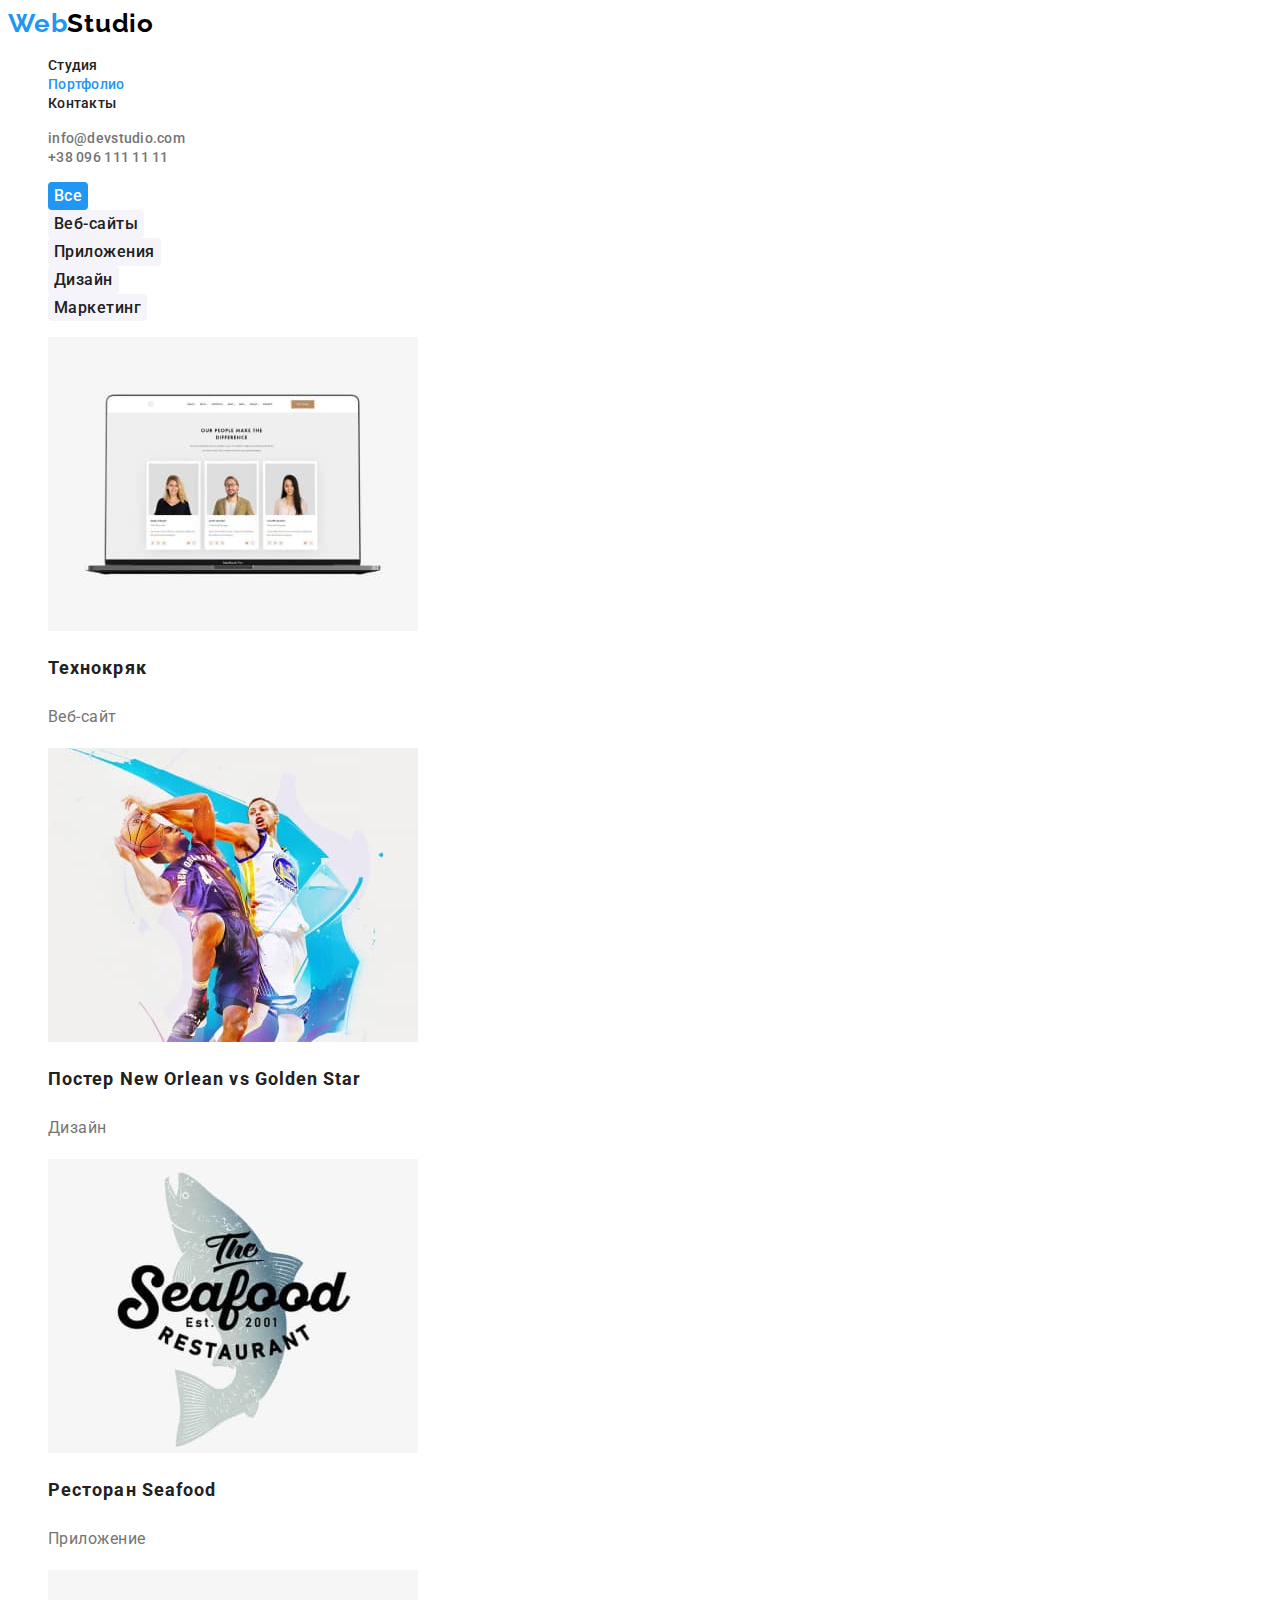
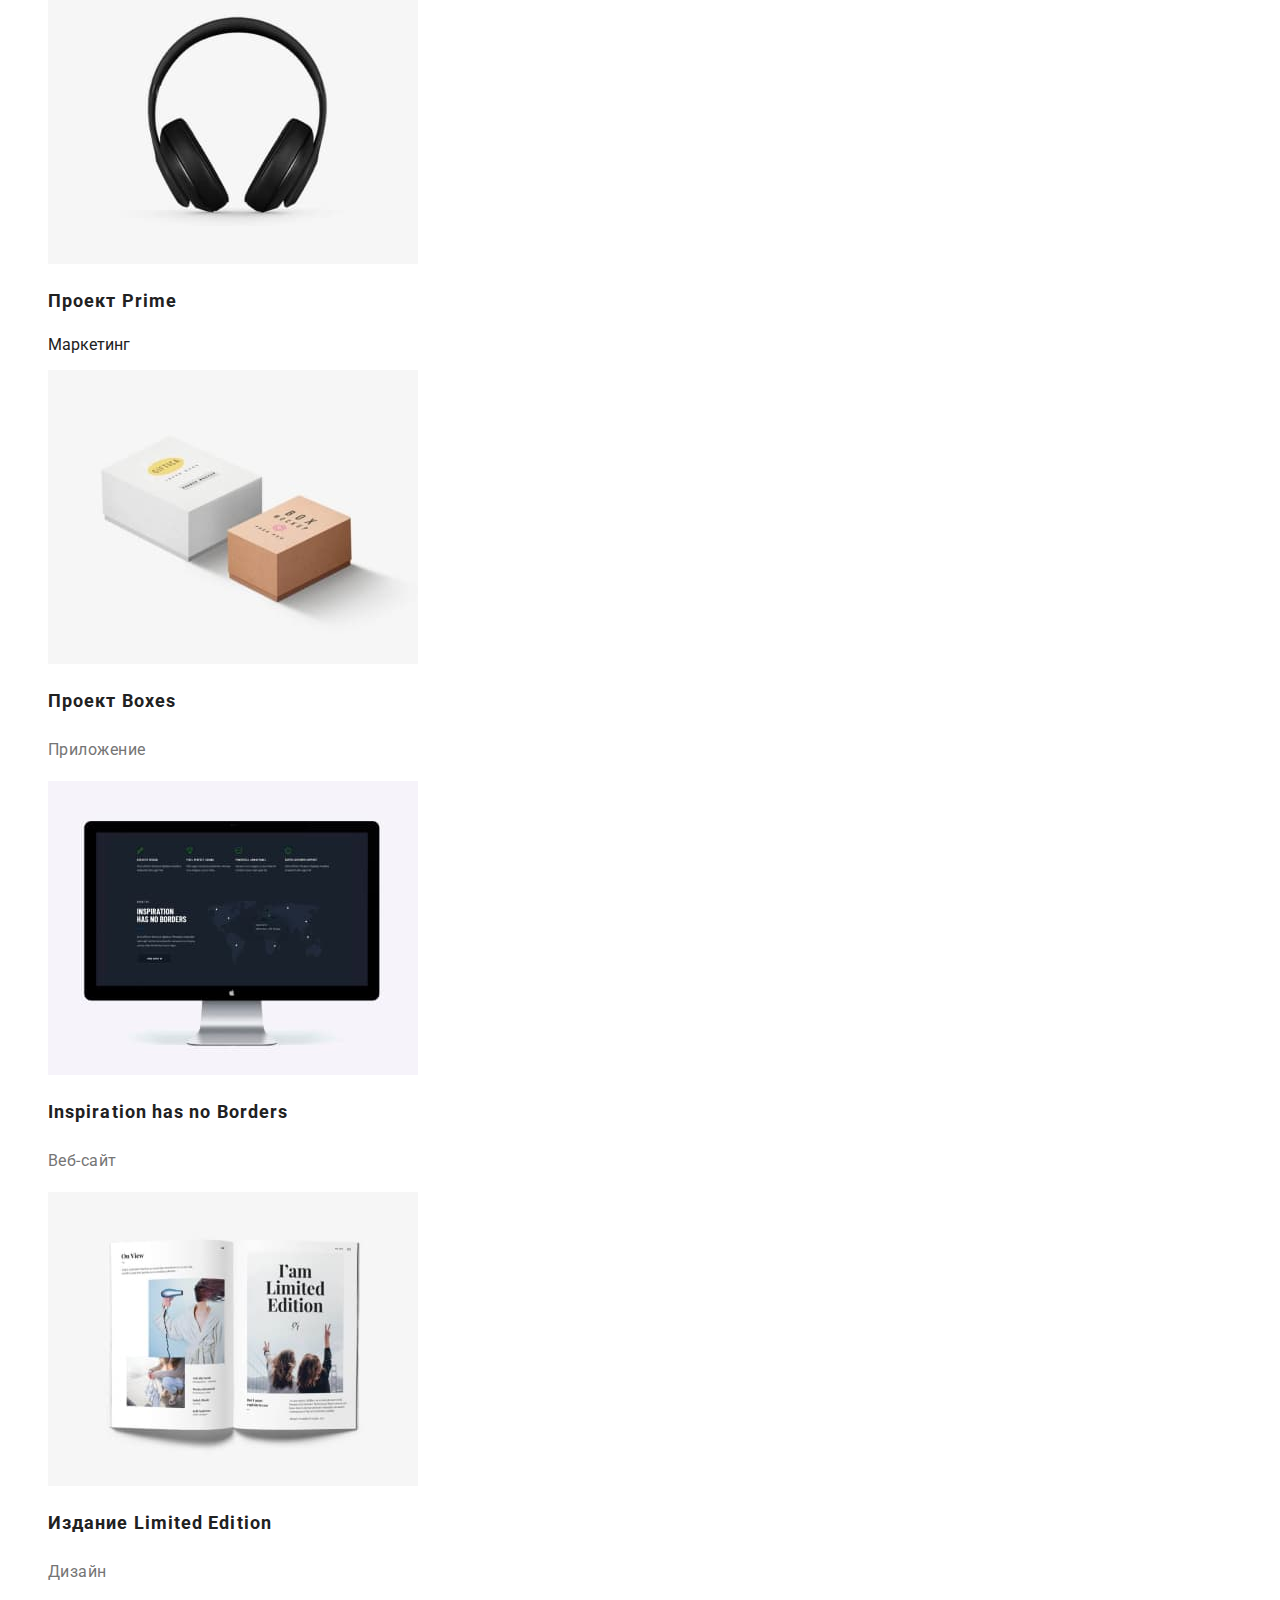
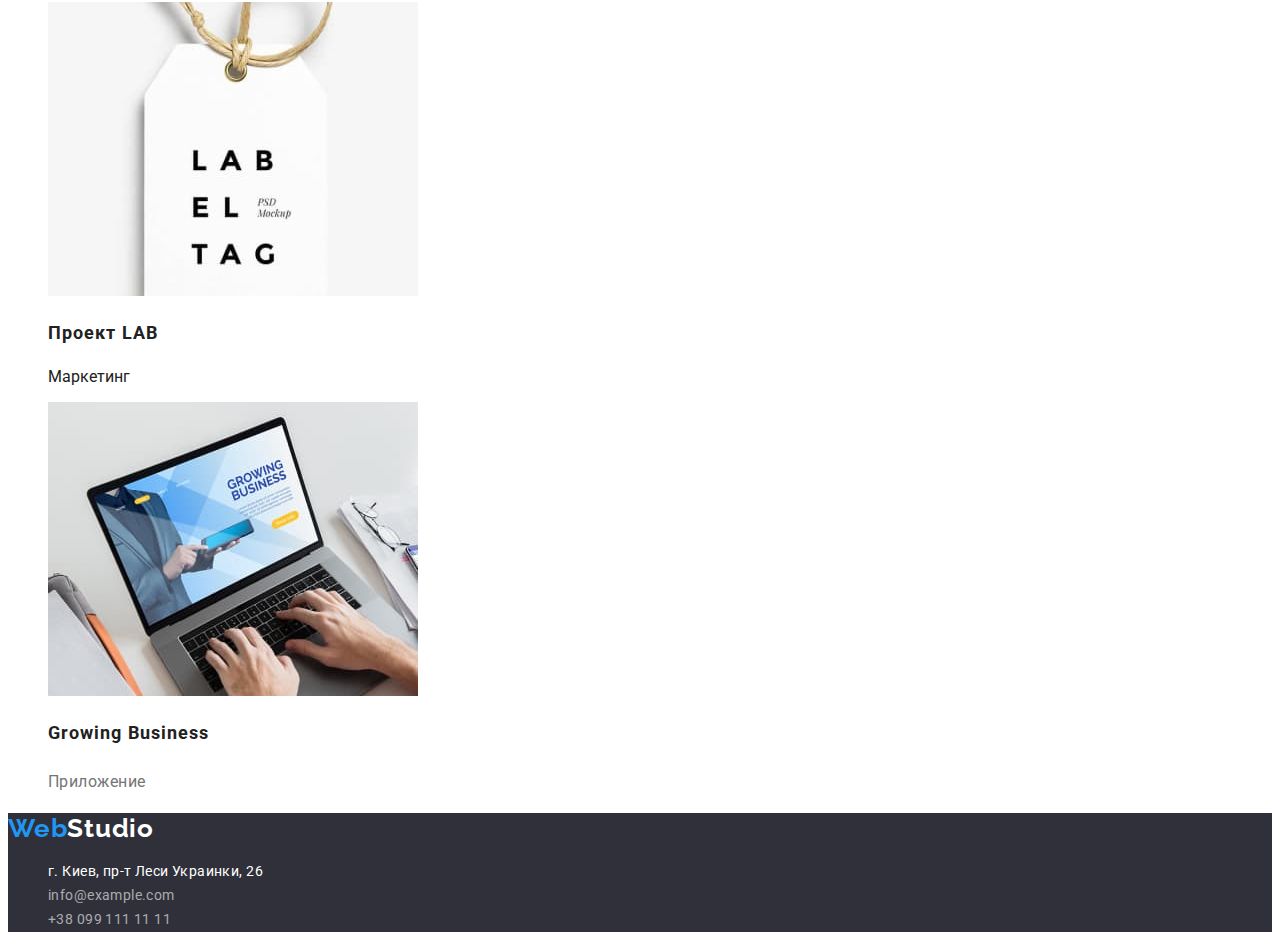
==== portfolio.html @ ba1f203c "add files from HW-2" ====
<!DOCTYPE html>
<html lang="ru">
    <head>
        <meta charset="UTF-8" />
        <meta http-equiv="X-UA-Compatible" content="IE=edge" />
        <meta name="viewport" content="width=device-width, initial-scale=1.0" />
        <title>WebStudio</title>
        <link rel="preconnect" href="https://fonts.googleapis.com" />
        <link rel="preconnect" href="https://fonts.gstatic.com" crossorigin />
        <link
            href="https://fonts.googleapis.com/css2?family=Raleway:wght@700&family=Roboto:wght@400;500;700;900&display=swap"
            rel="stylesheet"
        />
        <link rel="stylesheet" href="./css/styles.css" />
    </head>

    <body>
        <header class="header">
            <nav class="header-navigation">
                <a class="logo link" href="./index.html" lang="en">
                    Web<span class="header-logo">Studio</span></a
                >
                <ul class="header-list list">
                    <li class="header-item">
                        <a href="./index.html" class="header-link link">Студия</a>
                    </li>
                    <li class="header-item">
                        <a href="./portfolio.html" class="header-link link current">Портфолио</a>
                    </li>
                    <li class="header-item"><a href="" class="header-link link">Контакты</a></li>
                </ul>
            </nav>
            <ul class="header-list list">
                <li class="header-item">
                    <a class="header-contacts link" href="mailto:info@devstudio.com"
                        >info@devstudio.com</a
                    >
                </li>
                <li class="header-item">
                    <a class="header-contacts link" href="tel:+380961111111">+38 096 111 11 11</a>
                </li>
            </ul>
        </header>
        <main>
            <section>
                <h1 class="visually-hidden">Портфолио</h1>
                <ul class="filter-list list">
                    <li><button class="button current-btn" type="button">Все</button></li>
                    <li><button class="button" type="button">Веб-сайты</button></li>
                    <li><button class="button" type="button">Приложения</button></li>
                    <li><button class="button" type="button">Дизайн</button></li>
                    <li><button class="button" type="button">Маркетинг</button></li>
                </ul>
                <ul class="portfolio-list list">
                    <li class="portfolio-item">
                        <img
                            src="./images/technokryak.jpg"
                            alt="Технокряк"
                            width="370"
                            height="294"
                        />
                        <h2 class="portfolio-item-title">Технокряк</h2>
                        <p class="portfolio-item-text">Веб-сайт</p>
                    </li>
                    <li class="portfolio-item">
                        <img
                            src="./images/poster-no-gs.jpg"
                            alt="Постер New Orlean vs Golden Star"
                            width="370"
                            height="294"
                        />
                        <h2 class="portfolio-item-title">
                            Постер <span lang="en">New Orlean vs Golden Star</span>
                        </h2>
                        <p class="portfolio-item-text">Дизайн</p>
                    </li>
                    <li class="portfolio-item">
                        <img
                            src="./images/seafood.jpg"
                            alt="Ресторан Seafood"
                            width="370"
                            height="294"
                        />
                        <h2 class="portfolio-item-title">
                            Ресторан <span lang="en">Seafood</span>
                        </h2>
                        <p class="portfolio-item-text">Приложение</p>
                    </li>
                    <li class="portfolio-item">
                        <img
                            src="./images/project-prime.jpg"
                            alt="Проект Prime"
                            width="370"
                            height="294"
                        />
                        <h2 class="portfolio-item-title">Проект <span lang="en">Prime</span></h2>
                        <p class="portfoliom-item-text">Маркетинг</p>
                    </li>
                    <li class="portfolio-item">
                        <img
                            src="./images/project-boxes.jpg"
                            alt="Проект Boxes"
                            width="370"
                            height="294"
                        />
                        <h2 class="portfolio-item-title">Проект <span lang="en">Boxes</span></h2>
                        <p class="portfolio-item-text">Приложение</p>
                    </li>
                    <li class="portfolio-item">
                        <img
                            src="./images/insp-has-no-borders.jpg"
                            alt="Inspiration has no Borders"
                            width="370"
                            height="294"
                        />
                        <h2 class="portfolio-item-title" lang="en">Inspiration has no Borders</h2>
                        <p class="portfolio-item-text">Веб-сайт</p>
                    </li>
                    <li class="portfolio-item">
                        <img
                            src="./images/izd-limited-edition.jpg"
                            alt="Издание Limited Edition"
                            width="370"
                            height="294"
                        />
                        <h2 class="portfolio-item-title">
                            Издание <span lang="en">Limited Edition</span>
                        </h2>
                        <p class="portfolio-item-text">Дизайн</p>
                    </li>
                    <li class="portfolio-item">
                        <img
                            src="./images/project-lab.jpg"
                            alt="Проект LAB"
                            width="370"
                            height="294"
                        />
                        <h2 class="portfolio-item-title">Проект <span lang="en">LAB</span></h2>
                        <p class="portfoliom-item-text">Маркетинг</p>
                    </li>
                    <li class="portfolio-item">
                        <img
                            src="./images/growing-business.jpg"
                            alt="Growing Business"
                            width="370"
                            height="294"
                        />
                        <h2 class="portfolio-item-title" lang="en">Growing Business</h2>
                        <p class="portfolio-item-text">Приложение</p>
                    </li>
                </ul>
            </section>
        </main>
        <footer class="footer">
            <a class="logo link" href="./index.html" lang="en">
                Web<span class="footer-logo">Studio</span></a
            >
            <address class="address">
                <ul class="address-list list">
                    <li class="address-item">
                        <a
                            class="address-link link"
                            href="https://goo.gl/maps/UUVyCfxWeA6QMMEp7"
                            target="_blank"
                            rel="noopener noreferrer"
                        >
                            г. Киев, пр-т Леси Украинки, 26
                        </a>
                    </li>
                    <li class="address-item">
                        <a class="contacts-link link" href="mailto:info@example.com"
                            >info@example.com</a
                        >
                    </li>
                    <li class="address-item">
                        <a class="contacts-link link" href="tel:+380991111111">+38 099 111 11 11</a>
                    </li>
                </ul>
            </address>
        </footer>
    </body>
</html>
---- css/styles.css ----
:root {
    --first-text-color: #212121;
    --second-text-color: #757575;
    --third-text-color: #ffffff;
    --fourth-text-color: rgba(255, 255, 255, 0.6);
    --accent-color: #2196f3;
    --main-background-color: #ffffff;
    --first-background-color: #f5f4fa;
    --second-background-color: #2f303a;
}

body {
    font-family: 'Roboto', sans-serif;
    background-color: var(--main-background-color);
    color: var(--first-text-color);
}

.list {
    list-style: none;
}

.link {
    text-decoration: none;
}

.visually-hidden {
    position: absolute;
    white-space: nowrap;
    width: 1px;
    height: 1px;
    overflow: hidden;
    border: 0;
    padding: 0;
    clip: rect(0 0 0 0);
    clip-path: inset(50%);
    margin: -1px;
}

/* --------------HEADER-------------- */

.logo {
    font-family: Raleway;
    font-weight: 700;
    font-size: 26px;
    line-height: 1.19;
    letter-spacing: 0.03em;
    color: #2196f3;
}

.header-logo {
    color: #000000;
}

.header-item .link.current {
    color: var(--accent-color);
}

.header-link {
    font-weight: 500;
    font-size: 14px;
    line-height: 1.14;
    letter-spacing: 0.02em;
    color: var(--first-text-color);
}

.header-contacts {
    font-weight: 500;
    font-size: 14px;
    line-height: 1.14;
    letter-spacing: 0.02em;
    color: var(--second-text-color);
}

.header-link:hover,
.header-link:focus,
.header-link:active,
.header-contacts:hover,
.header-contacts:focus {
    color: var(--accent-color);
}

/* --------------HERO-------------- */

.hero {
    background-color: var(--second-background-color);
}

.hero-item {
    font-weight: 900;
    font-size: 44px;
    line-height: 1.36;
    text-align: center;
    letter-spacing: 0.06em;
    text-transform: uppercase;
    color: var(--third-text-color);
}

.hero-btn {
    font-family: inherit;
    font-weight: 700;
    font-size: 16px;
    line-height: 1.87;
    display: flex;
    align-items: center;
    text-align: center;
    letter-spacing: 0.06em;
    background-color: #2196f3;
    color: var(--third-text-color);
    cursor: pointer;
    border-radius: 4px;
    border: none;
}

/* --------------BENEFITS-------------- */

.benefits-title {
    font-weight: 700;
    font-size: 14px;
    line-height: 1.14;
    letter-spacing: 0.03em;
    text-transform: uppercase;
    color: var(--first-text-color);
}

.benefits-text {
    font-size: 14px;
    line-height: 1.71;
    letter-spacing: 0.03em;
    color: var(--second-text-color);
}

/* --------------ABOUT-------------- */

.about-title {
    font-weight: 700;
    font-size: 36px;
    line-height: 1.17;
    text-align: center;
    letter-spacing: 0.03em;
    color: var(--first-text-color);
}

/* --------------TEAM-------------- */

.team {
    background-color: var(--first-background-color);
}

.team-title {
    font-weight: 700;
    font-size: 36px;
    line-height: 1.17;
    text-align: center;
    letter-spacing: 0.03em;
    color: var(--first-text-color);
}

.team-item {
    background-color: var(--main-background-color);
}

.team-item-title {
    font-weight: 500;
    font-size: 16px;
    line-height: 1.19;
    text-align: center;
    letter-spacing: 0.03em;
    color: var(--first-text-color);
}

.team-item-text {
    font-size: 16px;
    line-height: 1.19;
    text-align: center;
    letter-spacing: 0.03em;
    color: var(--second-text-color);
}

/* --------------FOOTER-------------- */

.footer {
    background-color: var(--second-background-color);
}
.footer-logo {
    color: #ffffff;
}

.address-link {
    font-style: normal;
    font-size: 14px;
    line-height: 1.71;
    letter-spacing: 0.03em;
    color: var(--third-text-color);
}

.contacts-link {
    font-style: normal;
    font-size: 14px;
    line-height: 1.71;
    letter-spacing: 0.03em;
    color: var(--fourth-text-color);
}

.address-link:hover,
.address-link:focus,
.contacts-link:hover,
.contacts-link:focus {
    color: var(--accent-color);
}

/* --------------PORTFOLIO-------------- */

.button {
    font: inherit;
    font-weight: 500;
    font-size: 16px;
    line-height: 1.62;
    text-align: center;
    letter-spacing: 0.03em;
    background-color: var(--first-background-color);
    color: var(--first-text-color);
    cursor: pointer;
    border-radius: 4px;
    border: none;
}

.current-btn,
.button:hover,
.button:focus {
    color: var(--third-text-color);
    background-color: var(--accent-color);
}

.portfolio-item-title {
    font-weight: 700;
    font-size: 18px;
    line-height: 2;
    letter-spacing: 0.06em;
    color: var(--first-text-color);
}

.portfolio-item-text {
    font-weight: normal;
    font-size: 16px;
    line-height: 1.87;
    letter-spacing: 0.03em;
    color: var(--second-text-color);
}
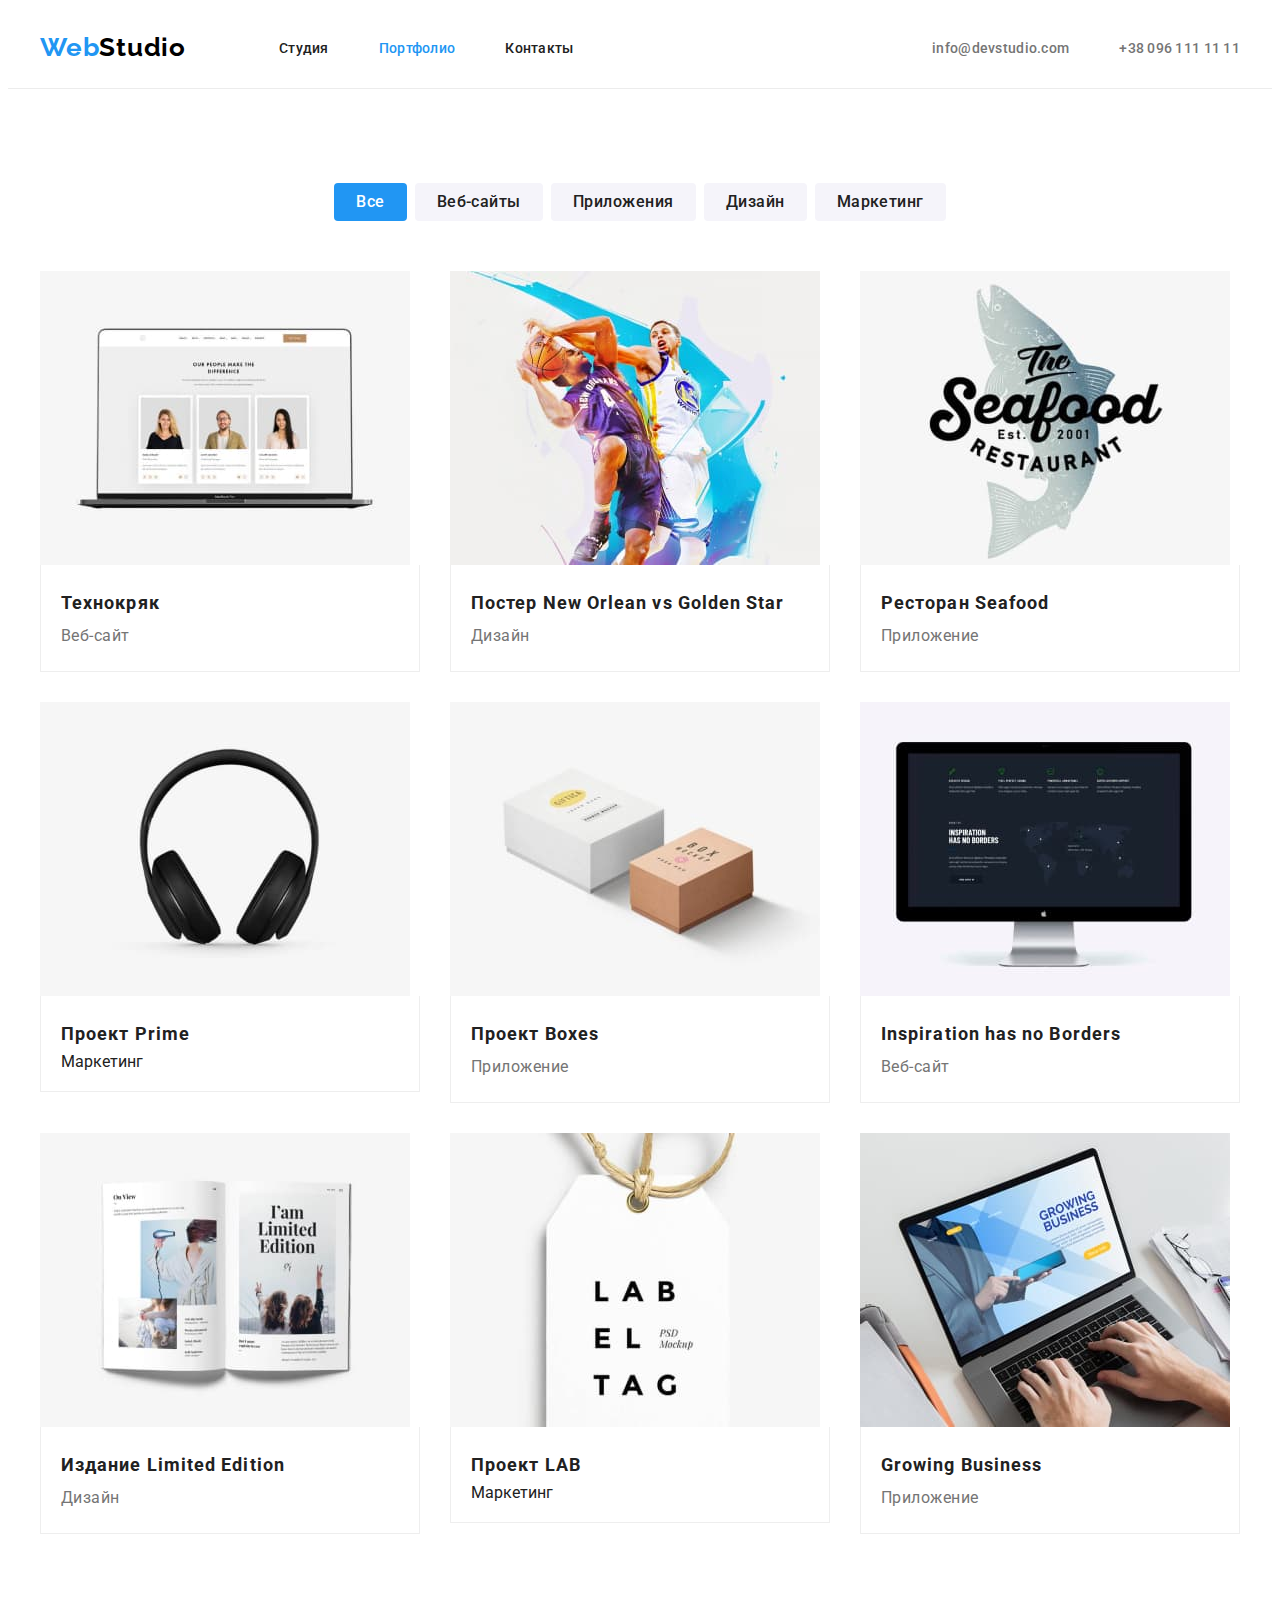
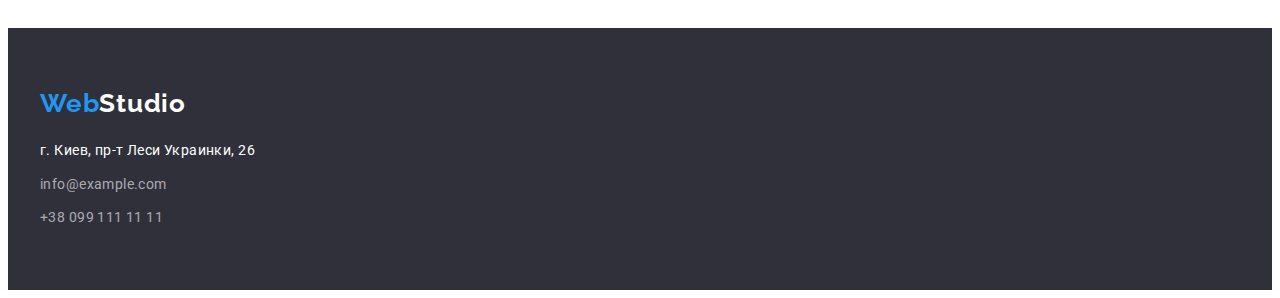
==== commit 7284c259: "home work" ====
--- a/portfolio.html
+++ b/portfolio.html
@@ -11,172 +11,231 @@
             href="https://fonts.googleapis.com/css2?family=Raleway:wght@700&family=Roboto:wght@400;500;700;900&display=swap"
             rel="stylesheet"
         />
+        <link
+            rel="stylesheet"
+            href="https://cdnjs.cloudflare.com/ajax/libs/modern-normalize/1.1.0/modern-normalize.min.css"
+            integrity="sha512-wpPYUAdjBVSE4KJnH1VR1HeZfpl1ub8YT/NKx4PuQ5NmX2tKuGu6U/JRp5y+Y8XG2tV+wKQpNHVUX03MfMFn9Q=="
+            crossorigin="anonymous"
+            referrerpolicy="no-referrer"
+        />
         <link rel="stylesheet" href="./css/styles.css" />
     </head>
 
     <body>
         <header class="header">
-            <nav class="header-navigation">
-                <a class="logo link" href="./index.html" lang="en">
-                    Web<span class="header-logo">Studio</span></a
-                >
+            <div class="container header-container">
+                <nav class="header-navigation">
+                    <a class="logo link" href="./index.html" lang="en">
+                        Web<span class="header-logo">Studio</span></a
+                    >
+                    <ul class="header-list list">
+                        <li class="header-item">
+                            <a href="./index.html" class="header-link link">Студия</a>
+                        </li>
+                        <li class="header-item">
+                            <a href="./portfolio.html" class="header-link link current"
+                                >Портфолио</a
+                            >
+                        </li>
+                        <li class="header-item">
+                            <a href="" class="header-link link">Контакты</a>
+                        </li>
+                    </ul>
+                </nav>
                 <ul class="header-list list">
                     <li class="header-item">
-                        <a href="./index.html" class="header-link link">Студия</a>
+                        <a class="header-contacts link" href="mailto:info@devstudio.com"
+                            >info@devstudio.com</a
+                        >
                     </li>
                     <li class="header-item">
-                        <a href="./portfolio.html" class="header-link link current">Портфолио</a>
+                        <a class="header-contacts link" href="tel:+380961111111"
+                            >+38 096 111 11 11</a
+                        >
                     </li>
-                    <li class="header-item"><a href="" class="header-link link">Контакты</a></li>
                 </ul>
-            </nav>
-            <ul class="header-list list">
-                <li class="header-item">
-                    <a class="header-contacts link" href="mailto:info@devstudio.com"
-                        >info@devstudio.com</a
-                    >
-                </li>
-                <li class="header-item">
-                    <a class="header-contacts link" href="tel:+380961111111">+38 096 111 11 11</a>
-                </li>
-            </ul>
+            </div>
         </header>
         <main>
-            <section>
-                <h1 class="visually-hidden">Портфолио</h1>
-                <ul class="filter-list list">
-                    <li><button class="button current-btn" type="button">Все</button></li>
-                    <li><button class="button" type="button">Веб-сайты</button></li>
-                    <li><button class="button" type="button">Приложения</button></li>
-                    <li><button class="button" type="button">Дизайн</button></li>
-                    <li><button class="button" type="button">Маркетинг</button></li>
-                </ul>
-                <ul class="portfolio-list list">
-                    <li class="portfolio-item">
-                        <img
-                            src="./images/technokryak.jpg"
-                            alt="Технокряк"
-                            width="370"
-                            height="294"
-                        />
-                        <h2 class="portfolio-item-title">Технокряк</h2>
-                        <p class="portfolio-item-text">Веб-сайт</p>
-                    </li>
-                    <li class="portfolio-item">
-                        <img
-                            src="./images/poster-no-gs.jpg"
-                            alt="Постер New Orlean vs Golden Star"
-                            width="370"
-                            height="294"
-                        />
-                        <h2 class="portfolio-item-title">
-                            Постер <span lang="en">New Orlean vs Golden Star</span>
-                        </h2>
-                        <p class="portfolio-item-text">Дизайн</p>
-                    </li>
-                    <li class="portfolio-item">
-                        <img
-                            src="./images/seafood.jpg"
-                            alt="Ресторан Seafood"
-                            width="370"
-                            height="294"
-                        />
-                        <h2 class="portfolio-item-title">
-                            Ресторан <span lang="en">Seafood</span>
-                        </h2>
-                        <p class="portfolio-item-text">Приложение</p>
-                    </li>
-                    <li class="portfolio-item">
-                        <img
-                            src="./images/project-prime.jpg"
-                            alt="Проект Prime"
-                            width="370"
-                            height="294"
-                        />
-                        <h2 class="portfolio-item-title">Проект <span lang="en">Prime</span></h2>
-                        <p class="portfoliom-item-text">Маркетинг</p>
-                    </li>
-                    <li class="portfolio-item">
-                        <img
-                            src="./images/project-boxes.jpg"
-                            alt="Проект Boxes"
-                            width="370"
-                            height="294"
-                        />
-                        <h2 class="portfolio-item-title">Проект <span lang="en">Boxes</span></h2>
-                        <p class="portfolio-item-text">Приложение</p>
-                    </li>
-                    <li class="portfolio-item">
-                        <img
-                            src="./images/insp-has-no-borders.jpg"
-                            alt="Inspiration has no Borders"
-                            width="370"
-                            height="294"
-                        />
-                        <h2 class="portfolio-item-title" lang="en">Inspiration has no Borders</h2>
-                        <p class="portfolio-item-text">Веб-сайт</p>
-                    </li>
-                    <li class="portfolio-item">
-                        <img
-                            src="./images/izd-limited-edition.jpg"
-                            alt="Издание Limited Edition"
-                            width="370"
-                            height="294"
-                        />
-                        <h2 class="portfolio-item-title">
-                            Издание <span lang="en">Limited Edition</span>
-                        </h2>
-                        <p class="portfolio-item-text">Дизайн</p>
-                    </li>
-                    <li class="portfolio-item">
-                        <img
-                            src="./images/project-lab.jpg"
-                            alt="Проект LAB"
-                            width="370"
-                            height="294"
-                        />
-                        <h2 class="portfolio-item-title">Проект <span lang="en">LAB</span></h2>
-                        <p class="portfoliom-item-text">Маркетинг</p>
-                    </li>
-                    <li class="portfolio-item">
-                        <img
-                            src="./images/growing-business.jpg"
-                            alt="Growing Business"
-                            width="370"
-                            height="294"
-                        />
-                        <h2 class="portfolio-item-title" lang="en">Growing Business</h2>
-                        <p class="portfolio-item-text">Приложение</p>
-                    </li>
-                </ul>
+            <section class="section">
+                <div class="container">
+                    <h1 class="visually-hidden">Портфолио</h1>
+                    <!-- BUTTONS -->
+                    <ul class="filter-list list">
+                        <li class="filter-item">
+                            <button class="button current-btn" type="button">Все</button>
+                        </li>
+                        <li class="filter-item">
+                            <button class="button" type="button">Веб-сайты</button>
+                        </li>
+                        <li class="filter-item">
+                            <button class="button" type="button">Приложения</button>
+                        </li>
+                        <li class="filter-item">
+                            <button class="button" type="button">Дизайн</button>
+                        </li>
+                        <li class="filter-item">
+                            <button class="button" type="button">Маркетинг</button>
+                        </li>
+                    </ul>
+                    <!-- PORTFOLIO LIST -->
+                    <ul class="portfolio-list list">
+                        <li class="portfolio-item">
+                            <img
+                                src="./images/technokryak.jpg"
+                                alt="Технокряк"
+                                width="370"
+                                height="294"
+                            />
+                            <div class="portfolio-border">
+                                <h2 class="portfolio-item-title">Технокряк</h2>
+                                <p class="portfolio-item-text">Веб-сайт</p>
+                            </div>
+                        </li>
+                        <li class="portfolio-item">
+                            <img
+                                src="./images/poster-no-gs.jpg"
+                                alt="Постер New Orlean vs Golden Star"
+                                width="370"
+                                height="294"
+                            />
+                            <div class="portfolio-border">
+                                <h2 class="portfolio-item-title">
+                                    Постер <span lang="en">New Orlean vs Golden Star</span>
+                                </h2>
+                                <p class="portfolio-item-text">Дизайн</p>
+                            </div>
+                        </li>
+                        <li class="portfolio-item">
+                            <img
+                                src="./images/seafood.jpg"
+                                alt="Ресторан Seafood"
+                                width="370"
+                                height="294"
+                            />
+                            <div class="portfolio-border">
+                                <h2 class="portfolio-item-title">
+                                    Ресторан <span lang="en">Seafood</span>
+                                </h2>
+                                <p class="portfolio-item-text">Приложение</p>
+                            </div>
+                        </li>
+                        <li class="portfolio-item">
+                            <img
+                                src="./images/project-prime.jpg"
+                                alt="Проект Prime"
+                                width="370"
+                                height="294"
+                            />
+                            <div class="portfolio-border">
+                                <h2 class="portfolio-item-title">
+                                    Проект <span lang="en">Prime</span>
+                                </h2>
+                                <p class="portfoliom-item-text">Маркетинг</p>
+                            </div>
+                        </li>
+                        <li class="portfolio-item">
+                            <img
+                                src="./images/project-boxes.jpg"
+                                alt="Проект Boxes"
+                                width="370"
+                                height="294"
+                            />
+                            <div class="portfolio-border">
+                                <h2 class="portfolio-item-title">
+                                    Проект <span lang="en">Boxes</span>
+                                </h2>
+                                <p class="portfolio-item-text">Приложение</p>
+                            </div>
+                        </li>
+                        <li class="portfolio-item">
+                            <img
+                                src="./images/insp-has-no-borders.jpg"
+                                alt="Inspiration has no Borders"
+                                width="370"
+                                height="294"
+                            />
+                            <div class="portfolio-border">
+                                <h2 class="portfolio-item-title" lang="en">
+                                    Inspiration has no Borders
+                                </h2>
+                                <p class="portfolio-item-text">Веб-сайт</p>
+                            </div>
+                        </li>
+                        <li class="portfolio-item">
+                            <img
+                                src="./images/izd-limited-edition.jpg"
+                                alt="Издание Limited Edition"
+                                width="370"
+                                height="294"
+                            />
+                            <div class="portfolio-border">
+                                <h2 class="portfolio-item-title">
+                                    Издание <span lang="en">Limited Edition</span>
+                                </h2>
+                                <p class="portfolio-item-text">Дизайн</p>
+                            </div>
+                        </li>
+                        <li class="portfolio-item">
+                            <img
+                                src="./images/project-lab.jpg"
+                                alt="Проект LAB"
+                                width="370"
+                                height="294"
+                            />
+                            <div class="portfolio-border">
+                                <h2 class="portfolio-item-title">
+                                    Проект <span lang="en">LAB</span>
+                                </h2>
+                                <p class="portfoliom-item-text">Маркетинг</p>
+                            </div>
+                        </li>
+                        <li class="portfolio-item">
+                            <img
+                                src="./images/growing-business.jpg"
+                                alt="Growing Business"
+                                width="370"
+                                height="294"
+                            />
+                            <div class="portfolio-border">
+                                <h2 class="portfolio-item-title" lang="en">Growing Business</h2>
+                                <p class="portfolio-item-text">Приложение</p>
+                            </div>
+                        </li>
+                    </ul>
+                </div>
             </section>
         </main>
         <footer class="footer">
-            <a class="logo link" href="./index.html" lang="en">
-                Web<span class="footer-logo">Studio</span></a
-            >
-            <address class="address">
-                <ul class="address-list list">
-                    <li class="address-item">
-                        <a
-                            class="address-link link"
-                            href="https://goo.gl/maps/UUVyCfxWeA6QMMEp7"
-                            target="_blank"
-                            rel="noopener noreferrer"
-                        >
-                            г. Киев, пр-т Леси Украинки, 26
-                        </a>
-                    </li>
-                    <li class="address-item">
-                        <a class="contacts-link link" href="mailto:info@example.com"
-                            >info@example.com</a
-                        >
-                    </li>
-                    <li class="address-item">
-                        <a class="contacts-link link" href="tel:+380991111111">+38 099 111 11 11</a>
-                    </li>
-                </ul>
-            </address>
+            <div class="container footer-container">
+                <a class="logo link" href="./index.html" lang="en">
+                    Web<span class="footer-logo">Studio</span></a
+                >
+                <address class="address">
+                    <ul class="address-list list">
+                        <li class="address-item">
+                            <a
+                                class="address-link link"
+                                href="https://goo.gl/maps/UUVyCfxWeA6QMMEp7"
+                                target="_blank"
+                                rel="noopener noreferrer"
+                            >
+                                г. Киев, пр-т Леси Украинки, 26
+                            </a>
+                        </li>
+                        <li class="address-item">
+                            <a class="contacts-link link" href="mailto:info@example.com"
+                                >info@example.com</a
+                            >
+                        </li>
+                        <li class="address-item">
+                            <a class="contacts-link link" href="tel:+380991111111"
+                                >+38 099 111 11 11</a
+                            >
+                        </li>
+                    </ul>
+                </address>
+            </div>
         </footer>
     </body>
 </html>
--- a/css/styles.css
+++ b/css/styles.css
@@ -9,10 +9,47 @@
     --second-background-color: #2f303a;
 }
 
+p,
+h1,
+h2,
+h3,
+h4,
+h5,
+h6 {
+    margin: 0;
+}
+
+ul {
+    margin: 0;
+    padding: 0;
+}
+
 body {
     font-family: 'Roboto', sans-serif;
     background-color: var(--main-background-color);
     color: var(--first-text-color);
+}
+
+button {
+    cursor: pointer;
+}
+
+img {
+    display: block;
+    max-width: 100%;
+    height: auto;
+}
+
+.container {
+    width: 1200px;
+    padding-left: 15px;
+    padding-right: 15px;
+    margin: 0 auto;
+}
+
+.section {
+    padding-top: 94px;
+    padding-bottom: 94px;
 }
 
 .list {
@@ -36,7 +73,38 @@
     margin: -1px;
 }
 
+.section-title {
+    font-weight: 700;
+    font-size: 36px;
+    line-height: 1.17;
+    text-align: center;
+    letter-spacing: 0.03em;
+    color: var(--first-text-color);
+    margin-bottom: 50px;
+}
+
 /* --------------HEADER-------------- */
+
+.header {
+    padding-top: 24px;
+    padding-bottom: 25px;
+    border-bottom: 1px solid #ececec;
+}
+
+.header-list {
+    display: flex;
+}
+
+.header-navigation {
+    display: flex;
+    align-items: center;
+}
+
+.header-container {
+    display: flex;
+    align-items: center;
+    justify-content: space-between;
+}
 
 .logo {
     font-family: Raleway;
@@ -45,10 +113,19 @@
     line-height: 1.19;
     letter-spacing: 0.03em;
     color: #2196f3;
+    margin-right: 93px;
 }
 
 .header-logo {
     color: #000000;
+}
+
+.header-item {
+    margin-right: 50px;
+}
+
+.header-item:last-child {
+    margin-right: 0;
 }
 
 .header-item .link.current {
@@ -83,6 +160,8 @@
 
 .hero {
     background-color: var(--second-background-color);
+    padding-top: 200px;
+    padding-bottom: 200px;
 }
 
 .hero-item {
@@ -93,6 +172,9 @@
     letter-spacing: 0.06em;
     text-transform: uppercase;
     color: var(--third-text-color);
+    max-width: 696px;
+    margin: 0 auto;
+    margin-bottom: 30px;
 }
 
 .hero-btn {
@@ -100,18 +182,27 @@
     font-weight: 700;
     font-size: 16px;
     line-height: 1.87;
-    display: flex;
-    align-items: center;
-    text-align: center;
     letter-spacing: 0.06em;
     background-color: #2196f3;
+    width: 200px;
+    padding: 10px;
     color: var(--third-text-color);
-    cursor: pointer;
     border-radius: 4px;
     border: none;
+    display: block;
+    margin: 0 auto;
 }
 
 /* --------------BENEFITS-------------- */
+
+.benefits-list {
+    display: flex;
+}
+
+.benefits-item:not(:last-child) {
+    margin-right: 30px;
+    max-width: 270px;
+}
 
 .benefits-title {
     font-weight: 700;
@@ -120,6 +211,7 @@
     letter-spacing: 0.03em;
     text-transform: uppercase;
     color: var(--first-text-color);
+    margin-bottom: 10px;
 }
 
 .benefits-text {
@@ -131,13 +223,17 @@
 
 /* --------------ABOUT-------------- */
 
-.about-title {
-    font-weight: 700;
-    font-size: 36px;
-    line-height: 1.17;
-    text-align: center;
-    letter-spacing: 0.03em;
-    color: var(--first-text-color);
+.about-list {
+    display: flex;
+    flex-wrap: wrap;
+    margin-right: -30px;
+    margin-bottom: -30px;
+}
+
+.about-item {
+    flex-basis: calc(100% / 3 - 30px);
+    margin-right: 30px;
+    margin-bottom: 30px;
 }
 
 /* --------------TEAM-------------- */
@@ -146,13 +242,17 @@
     background-color: var(--first-background-color);
 }
 
-.team-title {
-    font-weight: 700;
-    font-size: 36px;
-    line-height: 1.17;
-    text-align: center;
-    letter-spacing: 0.03em;
-    color: var(--first-text-color);
+.team-list {
+    display: flex;
+    flex-wrap: wrap;
+    margin-right: -30px;
+    margin-bottom: -30px;
+}
+
+.team-item {
+    flex-basis: calc(100% / 4 - 30px);
+    margin-right: 30px;
+    margin-bottom: 30px;
 }
 
 .team-item {
@@ -166,6 +266,8 @@
     text-align: center;
     letter-spacing: 0.03em;
     color: var(--first-text-color);
+    margin-top: 30px;
+    margin-bottom: 10px;
 }
 
 .team-item-text {
@@ -174,23 +276,42 @@
     text-align: center;
     letter-spacing: 0.03em;
     color: var(--second-text-color);
+    margin-bottom: 30px;
 }
 
 /* --------------FOOTER-------------- */
 
 .footer {
+    padding-top: 60px;
+    padding-bottom: 60px;
     background-color: var(--second-background-color);
 }
+
+.footer-container {
+    display: flex;
+    align-items: left;
+    flex-direction: column;
+}
+
 .footer-logo {
     color: #ffffff;
 }
 
+.address-list {
+    margin-top: 20px;
+}
+
+.address-item:not(:last-child) {
+    margin-bottom: 10px;
+}
+
 .address-link {
     font-style: normal;
     font-size: 14px;
     line-height: 1.71;
     letter-spacing: 0.03em;
     color: var(--third-text-color);
+    margin-bottom: 10px;
 }
 
 .contacts-link {
@@ -209,6 +330,16 @@
 }
 
 /* --------------PORTFOLIO-------------- */
+
+.filter-list {
+    display: flex;
+    justify-content: center;
+    margin-bottom: 50px;
+}
+
+.filter-item:not(:last-child) {
+    margin-right: 8px;
+}
 
 .button {
     font: inherit;
@@ -217,11 +348,15 @@
     line-height: 1.62;
     text-align: center;
     letter-spacing: 0.03em;
+    padding-left: 22px;
+    padding-right: 22px;
+    height: 38px;
     background-color: var(--first-background-color);
     color: var(--first-text-color);
-    cursor: pointer;
     border-radius: 4px;
     border: none;
+    display: block;
+    margin: 0 auto;
 }
 
 .current-btn,
@@ -231,6 +366,25 @@
     background-color: var(--accent-color);
 }
 
+.portfolio-list {
+    display: flex;
+    flex-wrap: wrap;
+    margin-right: -30px;
+    margin-bottom: -30px;
+}
+
+.portfolio-item {
+    flex-basis: calc(100% / 3 - 30px);
+    margin-right: 30px;
+    margin-bottom: 30px;
+}
+
+.portfolio-border {
+    border: 1px solid #eeeeee;
+    border-top: none;
+    padding: 20px;
+}
+
 .portfolio-item-title {
     font-weight: 700;
     font-size: 18px;
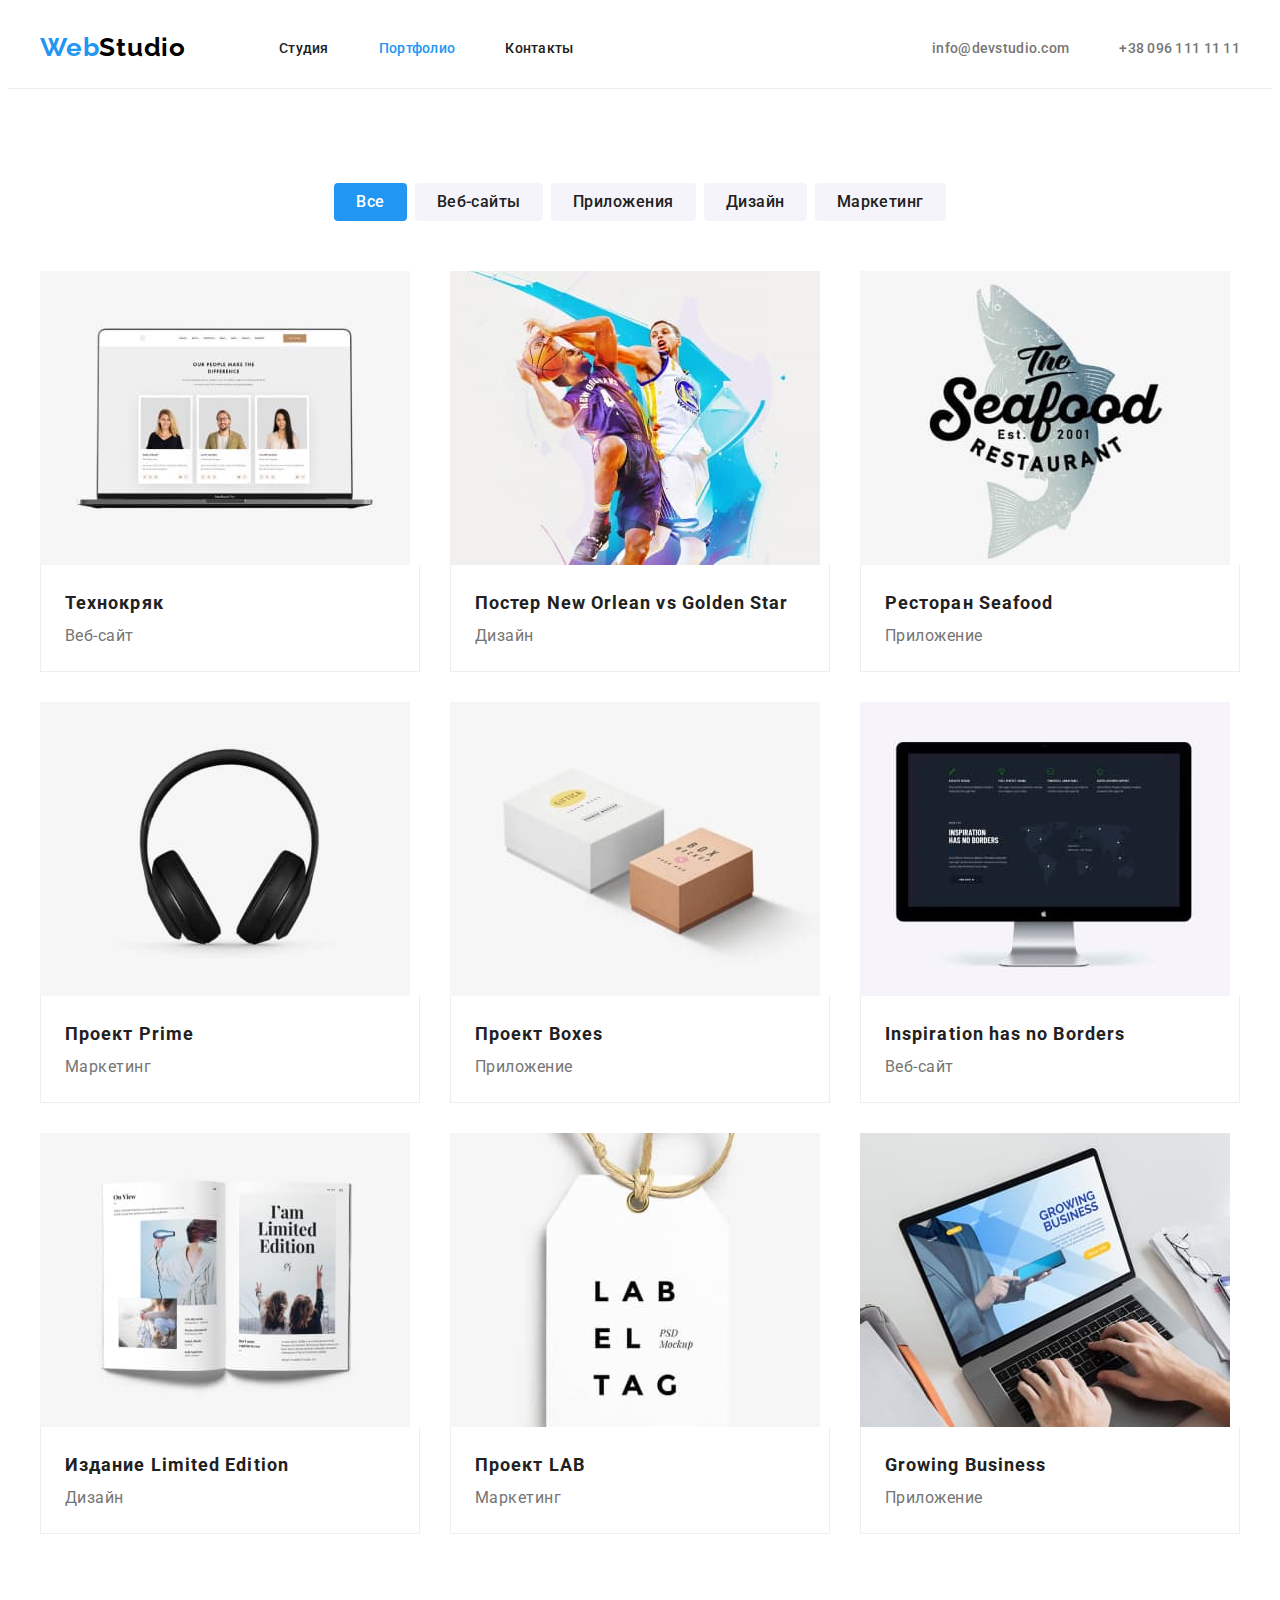
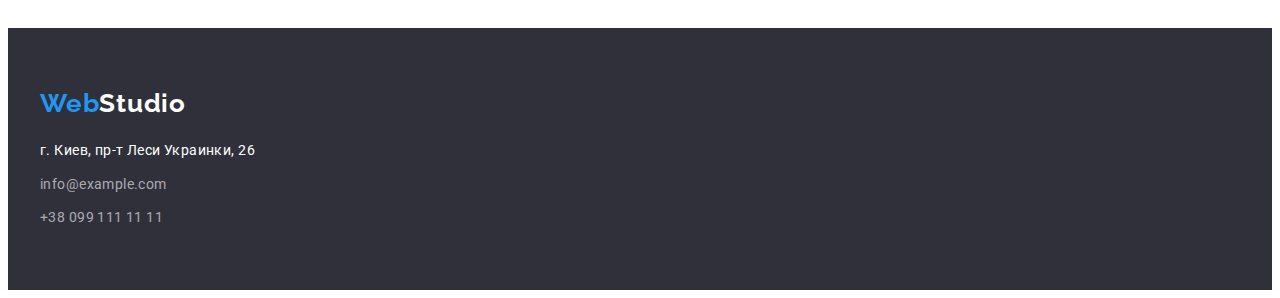
==== commit aed00f56: "correct portfolio" ====
--- a/portfolio.html
+++ b/portfolio.html
@@ -87,7 +87,7 @@
                                 width="370"
                                 height="294"
                             />
-                            <div class="portfolio-border">
+                            <div class="portfolio-about">
                                 <h2 class="portfolio-item-title">Технокряк</h2>
                                 <p class="portfolio-item-text">Веб-сайт</p>
                             </div>
@@ -99,7 +99,7 @@
                                 width="370"
                                 height="294"
                             />
-                            <div class="portfolio-border">
+                            <div class="portfolio-about">
                                 <h2 class="portfolio-item-title">
                                     Постер <span lang="en">New Orlean vs Golden Star</span>
                                 </h2>
@@ -113,7 +113,7 @@
                                 width="370"
                                 height="294"
                             />
-                            <div class="portfolio-border">
+                            <div class="portfolio-about">
                                 <h2 class="portfolio-item-title">
                                     Ресторан <span lang="en">Seafood</span>
                                 </h2>
@@ -127,11 +127,11 @@
                                 width="370"
                                 height="294"
                             />
-                            <div class="portfolio-border">
+                            <div class="portfolio-about">
                                 <h2 class="portfolio-item-title">
                                     Проект <span lang="en">Prime</span>
                                 </h2>
-                                <p class="portfoliom-item-text">Маркетинг</p>
+                                <p class="portfolio-item-text">Маркетинг</p>
                             </div>
                         </li>
                         <li class="portfolio-item">
@@ -141,7 +141,7 @@
                                 width="370"
                                 height="294"
                             />
-                            <div class="portfolio-border">
+                            <div class="portfolio-about">
                                 <h2 class="portfolio-item-title">
                                     Проект <span lang="en">Boxes</span>
                                 </h2>
@@ -155,7 +155,7 @@
                                 width="370"
                                 height="294"
                             />
-                            <div class="portfolio-border">
+                            <div class="portfolio-about">
                                 <h2 class="portfolio-item-title" lang="en">
                                     Inspiration has no Borders
                                 </h2>
@@ -169,7 +169,7 @@
                                 width="370"
                                 height="294"
                             />
-                            <div class="portfolio-border">
+                            <div class="portfolio-about">
                                 <h2 class="portfolio-item-title">
                                     Издание <span lang="en">Limited Edition</span>
                                 </h2>
@@ -183,11 +183,11 @@
                                 width="370"
                                 height="294"
                             />
-                            <div class="portfolio-border">
+                            <div class="portfolio-about">
                                 <h2 class="portfolio-item-title">
                                     Проект <span lang="en">LAB</span>
                                 </h2>
-                                <p class="portfoliom-item-text">Маркетинг</p>
+                                <p class="portfolio-item-text">Маркетинг</p>
                             </div>
                         </li>
                         <li class="portfolio-item">
@@ -197,7 +197,7 @@
                                 width="370"
                                 height="294"
                             />
-                            <div class="portfolio-border">
+                            <div class="portfolio-about">
                                 <h2 class="portfolio-item-title" lang="en">Growing Business</h2>
                                 <p class="portfolio-item-text">Приложение</p>
                             </div>
--- a/css/styles.css
+++ b/css/styles.css
@@ -379,10 +379,10 @@
     margin-bottom: 30px;
 }
 
-.portfolio-border {
+.portfolio-about {
     border: 1px solid #eeeeee;
     border-top: none;
-    padding: 20px;
+    padding: 20px 24px;
 }
 
 .portfolio-item-title {
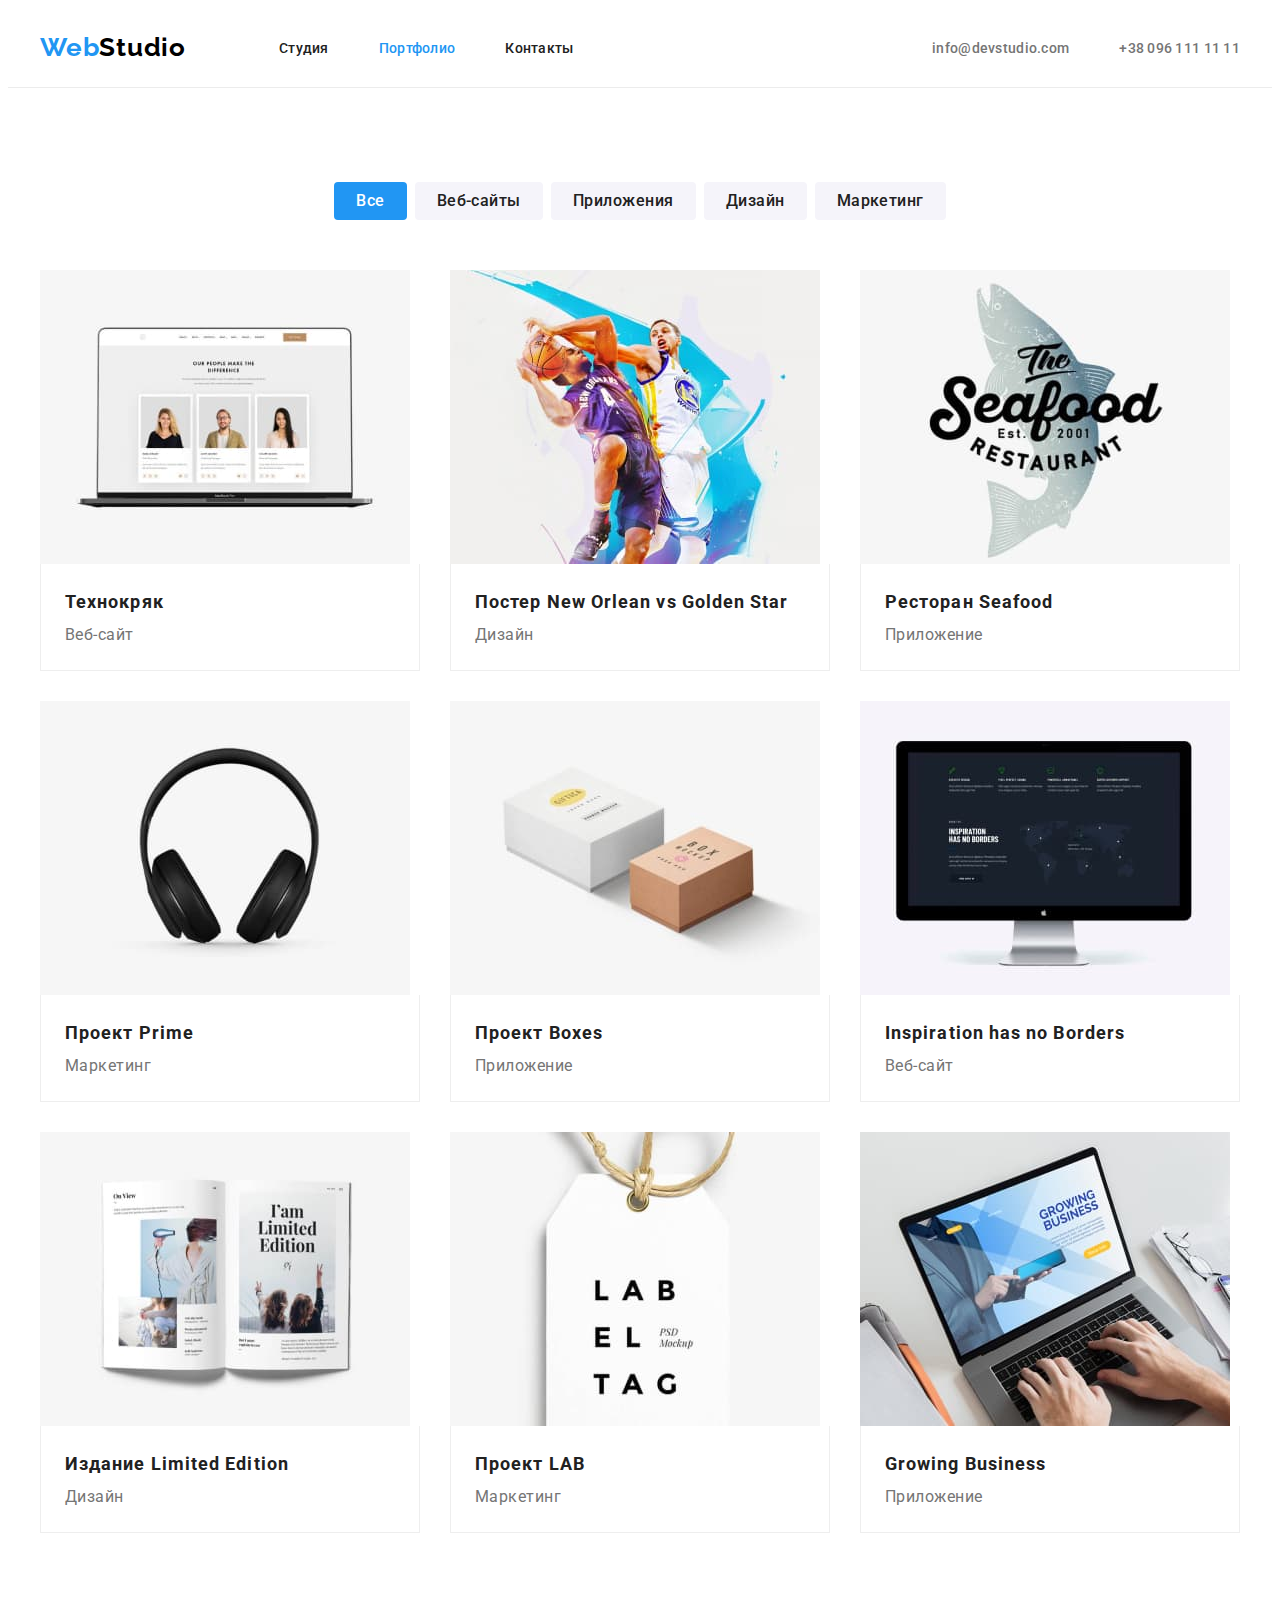
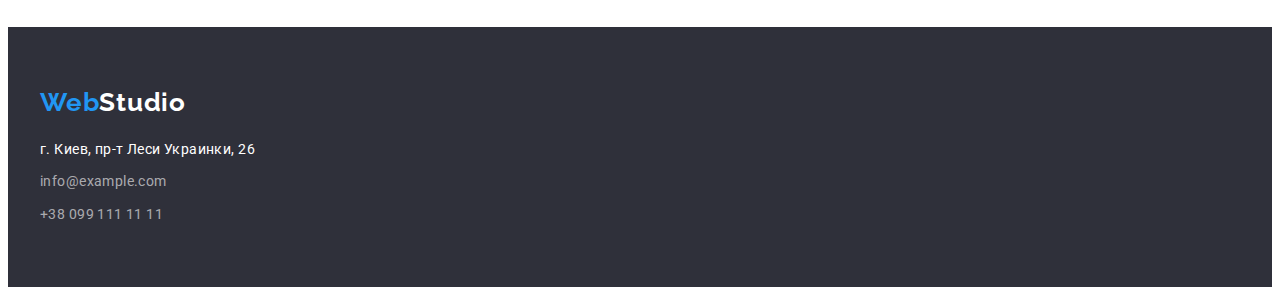
==== commit 19ee7cf0: "Edits from the Mentor" ====
--- a/portfolio.html
+++ b/portfolio.html
@@ -25,9 +25,11 @@
         <header class="header">
             <div class="container header-container">
                 <nav class="header-navigation">
-                    <a class="logo link" href="./index.html" lang="en">
-                        Web<span class="header-logo">Studio</span></a
-                    >
+                    <div class="header-logo">
+                        <a class="logo link" href="./index.html" lang="en">
+                            Web<span class="header-logo-text">Studio</span></a
+                        >
+                    </div>
                     <ul class="header-list list">
                         <li class="header-item">
                             <a href="./index.html" class="header-link link">Студия</a>
@@ -208,9 +210,11 @@
         </main>
         <footer class="footer">
             <div class="container footer-container">
-                <a class="logo link" href="./index.html" lang="en">
-                    Web<span class="footer-logo">Studio</span></a
-                >
+                <div class="footer-logo">
+                    <a class="logo link" href="./index.html" lang="en">
+                        Web<span class="footer-logo-text">Studio</span></a
+                    >
+                </div>
                 <address class="address">
                     <ul class="address-list list">
                         <li class="address-item">
--- a/css/styles.css
+++ b/css/styles.css
@@ -73,6 +73,15 @@
     margin: -1px;
 }
 
+.logo {
+    font-family: Raleway;
+    font-weight: 700;
+    font-size: 26px;
+    line-height: 1.19;
+    letter-spacing: 0.03em;
+    color: #2196f3;
+}
+
 .section-title {
     font-weight: 700;
     font-size: 36px;
@@ -86,8 +95,6 @@
 /* --------------HEADER-------------- */
 
 .header {
-    padding-top: 24px;
-    padding-bottom: 25px;
     border-bottom: 1px solid #ececec;
 }
 
@@ -106,17 +113,13 @@
     justify-content: space-between;
 }
 
-.logo {
-    font-family: Raleway;
-    font-weight: 700;
-    font-size: 26px;
-    line-height: 1.19;
-    letter-spacing: 0.03em;
-    color: #2196f3;
+.header-logo {
     margin-right: 93px;
-}
-
-.header-logo {
+    padding-top: 24px;
+    padding-bottom: 24px;
+}
+
+.header-logo-text {
     color: #000000;
 }
 
@@ -138,6 +141,8 @@
     line-height: 1.14;
     letter-spacing: 0.02em;
     color: var(--first-text-color);
+    padding-top: 32px;
+    padding-bottom: 32px;
 }
 
 .header-contacts {
@@ -146,6 +151,8 @@
     line-height: 1.14;
     letter-spacing: 0.02em;
     color: var(--second-text-color);
+    padding-top: 32px;
+    padding-bottom: 32px;
 }
 
 .header-link:hover,
@@ -162,13 +169,14 @@
     background-color: var(--second-background-color);
     padding-top: 200px;
     padding-bottom: 200px;
+    text-align: center;
 }
 
 .hero-item {
     font-weight: 900;
     font-size: 44px;
     line-height: 1.36;
-    text-align: center;
+    /* text-align: center; */
     letter-spacing: 0.06em;
     text-transform: uppercase;
     color: var(--third-text-color);
@@ -223,6 +231,11 @@
 
 /* --------------ABOUT-------------- */
 
+.about {
+    padding-top: 0;
+    padding-bottom: 94px;
+}
+
 .about-list {
     display: flex;
     flex-wrap: wrap;
@@ -253,10 +266,12 @@
     flex-basis: calc(100% / 4 - 30px);
     margin-right: 30px;
     margin-bottom: 30px;
-}
-
-.team-item {
     background-color: var(--main-background-color);
+}
+
+.team-item-about {
+    padding-top: 30px;
+    padding-bottom: 30px;
 }
 
 .team-item-title {
@@ -266,7 +281,6 @@
     text-align: center;
     letter-spacing: 0.03em;
     color: var(--first-text-color);
-    margin-top: 30px;
     margin-bottom: 10px;
 }
 
@@ -276,7 +290,6 @@
     text-align: center;
     letter-spacing: 0.03em;
     color: var(--second-text-color);
-    margin-bottom: 30px;
 }
 
 /* --------------FOOTER-------------- */
@@ -294,15 +307,15 @@
 }
 
 .footer-logo {
+    margin-bottom: 20px;
+}
+
+.footer-logo-text {
     color: #ffffff;
 }
 
-.address-list {
-    margin-top: 20px;
-}
-
 .address-item:not(:last-child) {
-    margin-bottom: 10px;
+    margin-bottom: 9px;
 }
 
 .address-link {
@@ -311,7 +324,6 @@
     line-height: 1.71;
     letter-spacing: 0.03em;
     color: var(--third-text-color);
-    margin-bottom: 10px;
 }
 
 .contacts-link {
@@ -348,9 +360,7 @@
     line-height: 1.62;
     text-align: center;
     letter-spacing: 0.03em;
-    padding-left: 22px;
-    padding-right: 22px;
-    height: 38px;
+    padding: 6px 22px;
     background-color: var(--first-background-color);
     color: var(--first-text-color);
     border-radius: 4px;
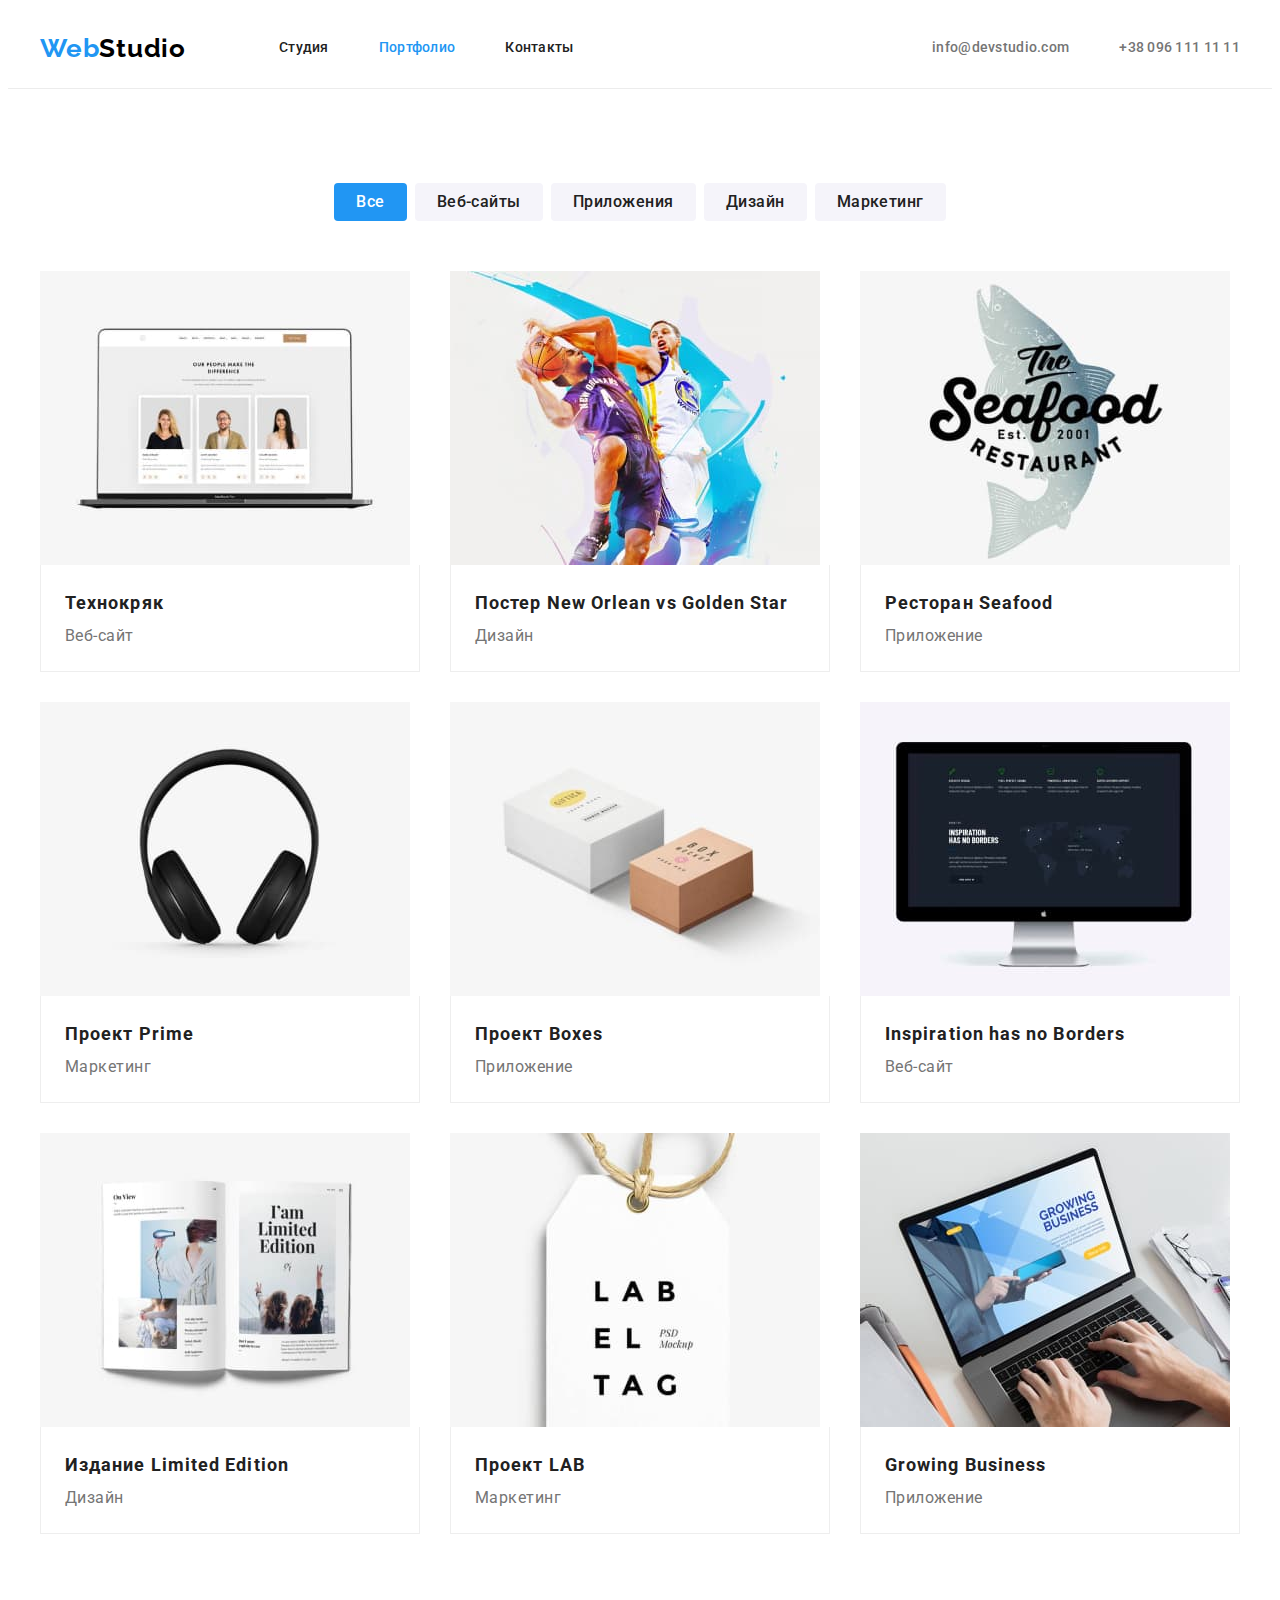
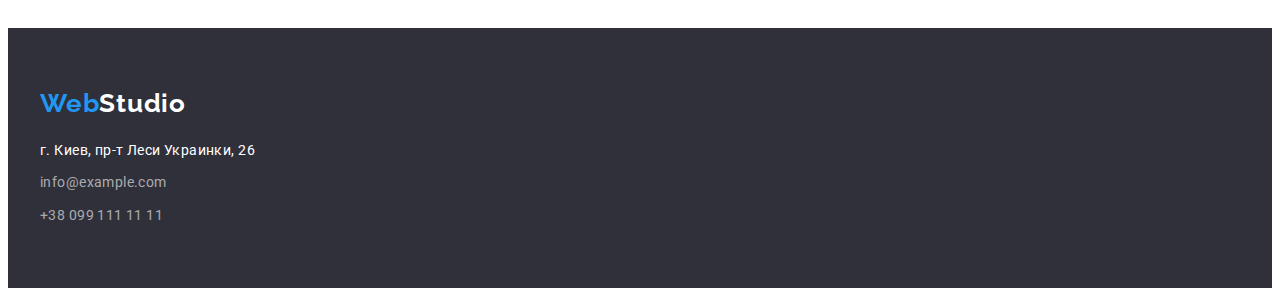
==== commit 277cf8b4: "Edits from the Mentor #2" ====
--- a/portfolio.html
+++ b/portfolio.html
@@ -25,11 +25,9 @@
         <header class="header">
             <div class="container header-container">
                 <nav class="header-navigation">
-                    <div class="header-logo">
-                        <a class="logo link" href="./index.html" lang="en">
-                            Web<span class="header-logo-text">Studio</span></a
-                        >
-                    </div>
+                    <a class="logo header-logo link" href="./index.html" lang="en">
+                        Web<span class="header-logo-text">Studio</span></a
+                    >
                     <ul class="header-list list">
                         <li class="header-item">
                             <a href="./index.html" class="header-link link">Студия</a>
@@ -210,11 +208,9 @@
         </main>
         <footer class="footer">
             <div class="container footer-container">
-                <div class="footer-logo">
-                    <a class="logo link" href="./index.html" lang="en">
-                        Web<span class="footer-logo-text">Studio</span></a
-                    >
-                </div>
+                <a class="logo footer-logo link" href="./index.html" lang="en">
+                    Web<span class="footer-logo-text">Studio</span></a
+                >
                 <address class="address">
                     <ul class="address-list list">
                         <li class="address-item">
--- a/css/styles.css
+++ b/css/styles.css
@@ -114,6 +114,7 @@
 }
 
 .header-logo {
+    display: block;
     margin-right: 93px;
     padding-top: 24px;
     padding-bottom: 24px;
@@ -136,6 +137,7 @@
 }
 
 .header-link {
+    display: flex;
     font-weight: 500;
     font-size: 14px;
     line-height: 1.14;
@@ -146,6 +148,7 @@
 }
 
 .header-contacts {
+    display: flex;
     font-weight: 500;
     font-size: 14px;
     line-height: 1.14;
@@ -307,6 +310,7 @@
 }
 
 .footer-logo {
+    display: block;
     margin-bottom: 20px;
 }
 
